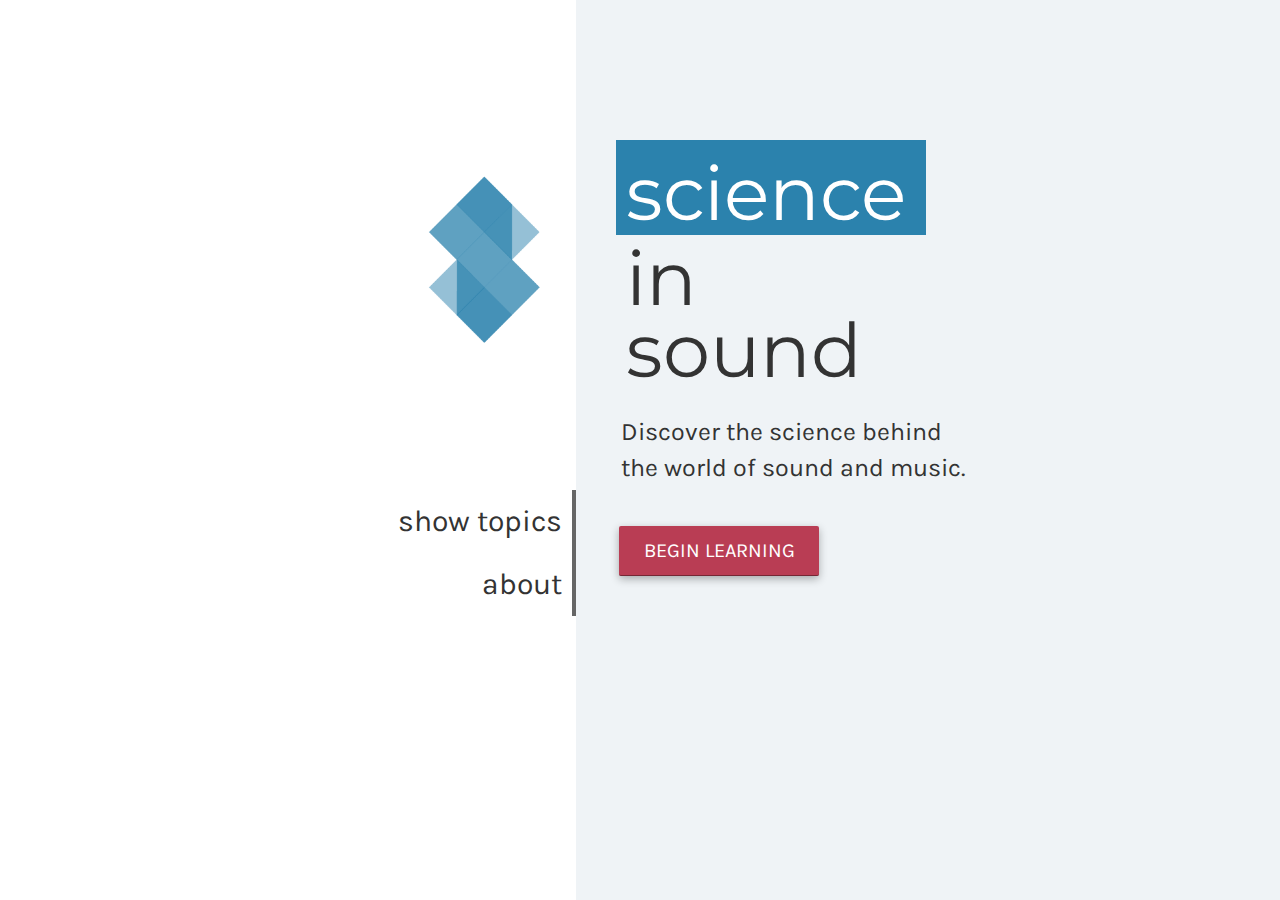
==== index.html @ bd4ffe41 "added files into repo" ====
<!doctype html>
<!--[if lt IE 7]>      <html class="no-js lt-ie9 lt-ie8 lt-ie7" lang=""> <![endif]-->
<!--[if IE 7]>         <html class="no-js lt-ie9 lt-ie8" lang=""> <![endif]-->
<!--[if IE 8]>         <html class="no-js lt-ie9" lang=""> <![endif]-->
<!--[if gt IE 8]><!--> <html class="no-js" lang=""> <!--<![endif]-->
    <head>
        <!--Page properties-->
        <meta charset="utf-8">
        <meta http-equiv="X-UA-Compatible" content="IE=edge,chrome=1">
        <title>science in sound | home </title>
        <meta name="Homepage for Colin Scruggs' thesis project" content=":)">
        <meta name="viewport" content="width=device-width, initial-scale=1">
        <link rel="apple-touch-icon" href="apple-touch-icon.png">
        
        <!--CSS styling-->
        <link rel="stylesheet" href="css/bootstrap.min.css">
        <link rel="stylesheet" href="css/main.css">
        <link rel="stylesheet" href="css/animate.css">
        
        <!--Fonts and misc. scripts-->
        <link href='https://fonts.googleapis.com/css?family=Montserrat' rel='stylesheet' type='text/css'>
        <link href='https://fonts.googleapis.com/css?family=Karla:400,700,400italic' rel='stylesheet' type='text/css'>
        <link href='https://fonts.googleapis.com/css?family=Open+Sans' rel='stylesheet' type='text/css'>
        <link href='https://fonts.googleapis.com/css?family=Muli' rel='stylesheet' type='text/css'>
        <script src="js/vendor/modernizr-2.8.3-respond-1.4.2.min.js"></script>
    </head>
    <body>

        <section class="window">
            <div class="halfWindow lw" id="left">
                <div id="leftContent">
                    <a href="index.html"><img src="img/logo.png" /></a>
                    <ul id="menu">
                        <li>
                            <a id="change" onclick="openMenu()">show topics</a>
                            <ul id="topics">
                                <a onclick="loadPage(1)"><li>what is sound? <b>1.0</b></li></a>
                                <a onclick="loadPage(2)"><li>noise and music:<br>what's the difference?<b>2.0</b></li></a>
                                <a onclick="loadPage(3)"><li>how is music recorded? <b>3.0</b></li></a>
                                <a onclick="loadPage(4)"><li>how is audio reproduced? <b>4.0</b></li></a>
                                <a onclick="loadPage(5)"><li>how does hearing work? <b>5.0</b></li></a>
                        </ul></li>
                        <li><a onclick="loadPage(0)">about</a></li>
                    </ul>
                </div>
            </div>
            
            <div class="halfWindow rw" id="right">
                <div id="content">
                    <div id="rightContent">
                    <div class="intro">
                        <ul class="title">
                            <li>science</li>
                            <li>in</li>
                            <li>sound</li>
                        </ul>
                        <p id="desc">Discover the science behind <br>the world of sound and music.
                        <div class="button" onclick="loadPage(1)"><span>BEGIN LEARNING</span></div>
                        </div>
                    </div>
                </div>
            </div>
            
        </section>
        
        
<!---------JS SCRIPTS--------->
        
    <script src="//ajax.googleapis.com/ajax/libs/jquery/1.11.2/jquery.min.js"></script>
        <script>window.jQuery || document.write('<script src="js/vendor/jquery-1.11.2.min.js"><\/script>')</script>

        
        <script src="js/vendor/bootstrap.min.js"></script>
        <script src="js/jquery.windows.js"></script>
        <script src="js/plugins.js"></script>
        <script src="js/main.js"></script>
    </body>
</html>
---- css/main.css ----
html, body {
    margin:0;
    padding:0;
    animation: fadeIn 1.5s;
    animation-fill-mode: fowards;
}

b { color:#2b82ad; }

a {
    text-decoration: none;
    color:#333;
    transition: all 0.4s;
}

a:visited {
    text-decoration: none;
    color:#333;
}

a:hover {
    text-decoration:none;
    color: #2b82ad;
    transition: 0.4s;
    cursor: pointer;
}

a:active { text-decoration: none; }

.intro {
    position:absolute;
    top:50%;
    margin-top:-300px;
    align-content: center;
    
}

.window {
    width:100%;
    height:100%;
    position:absolute;
        box-shadow: 5px 0 5px -5px #333;
}

.halfWindow { height:100%; }

#content {
    position: absolute;
    top:0;
    left:inherit;
    right:0;
    bottom:0;
    overflow-y: scroll;
    width: inherit;
    z-index: 1;
}

#left {
    background-color:white;
    float:left; 
    z-index: 2;
}

.lw {
    width: 45%;
    transition-timing-function: cubic-bezier(.65,0,.42,1);
    transition: 1s;
}

.lw-nav {
    position: relative;
    width: 15%;
    transition-timing-function: cubic-bezier(.65,0,.42,1);
    transition: 1s;
    box-shadow: 6px 0 25px -10px #333;
    left: 5px;
}

#right {
    background-color:#eff3f6;
    float: right;
    z-index: 0;
}

.rw {
    width: 55%;
    transition-timing-function: cubic-bezier(.65,0,.42,1);
    transition: 1s;
}

.rw-nav {
    width: 85%;
    transition-timing-function: cubic-bezier(.65,0,.42,1);
    transition: 1s;
}

.title {
    font-family:'Montserrat', sans-serif;
    font-size:75px;
    list-style-type:none;
    width:400px;
}

.title li{
    margin-top: -10px;  
    padding-left:10px;
}

.title li:nth-child(2) {
    margin-bottom: -35px;
}

.title li:nth-child(1) {
    color: white;
    background-color:#2b82ad;
    width:310px;
    height: 95px;
}

#desc {
    font-family:'Karla', sans-serif;
    font-size: 25px;
    margin-left: 45px; 
}

#leftContent {
    position: relative;
    float: right;
    top:320px;
}

img {
    position: relative;
    top: -145px;
    left: 350px;
    height: 170px;
}

#menu {
    position: relative;
    width:500px;
    height: 150px;
    font-family:'Karla', sans-serif;
    font-size:30px;
    text-align: right;
    list-style-type:none;
}

#menu li  {
    padding: 10px;
    border-right: 4px #666 solid;
    transition: 0.4s;
}

ul li ul {
    display: none;
}  

#topics {
    position: relative;
    padding: px;
    margin-top: 10px;
    font-size: 20px;
    list-style-type: none;
    width: 356px;
    float: right;
    background: #eff3f6;
    left: 10px;
}

#topics li {
    border-right: 1px #eff3f6 solid;
}

.button {
    position: absolute;
    left: 43px;
    right: 0;
    margin-top: 30px;
    width: 200px;
    height: 50px;
    line-height: 50px;
    text-align: center;
    color: #fff;
    background: #B93D54;
    border-radius: 2px;
    box-shadow: 0px 3px 8px rgba(0, 0, 0, 0.3);
    border-bottom: 1px solid #752735;
    cursor: pointer;
    overflow: hidden;
    transition: all 0.2s cubic-bezier(0.645, 0.045, 0.355, 1);
}
.button:after {
    content: '';
    position: absolute;
    left: 0;
    right: 0;
    top: 50%;
    margin: 0 auto;
    height: 20px;
    width: 20px;
    border-radius: 50%;
    opacity: 0;
    transform: translateY(-50%);
    background-color: #822b3b;
    transition: all 0.1s cubic-bezier(0.645, 0.045, 0.355, 1);
}
.button:active {
    box-shadow: none;
}
.button:active:after {
    opacity: 1;
    transform-origin: 50% 50%;
    transform: scale(12) translateZ(0);
}
.button span {
    font-family: Karla;
    font-size: 20px;
    position: relative;
    z-index: 2;
    text-transform: uppercase;
}


/*POINTLESS ANIMATION STUFF*/

#topics li:nth-child(1) {
    opacity: 0;
    animation: fadeIn 1.2s;
    animation-delay: 0.3s;
    animation-fill-mode: fowards;
    -webkit-animation-fill-mode: forwards;
}

#topics li:nth-child(2) {
    opacity: 0;
    animation: fadeIn 1.2s;
    -webkit-animation:fadeIn 1.2s;
    animation-delay: 0.5s;
    -webkit-animation-delay: 0.5s;
    animation-fill-mode: fowards;
    -webkit-animation-fill-mode: forwards;
} 

#topics li:nth-child(3) {
    opacity: 0;
    animation: fadeIn 1.2s;
    -webkit-animation:fadeIn 1.2s;
    animation-delay: 0.6s;
    -webkit-animation-delay: 0.6s;
    animation-fill-mode: fowards;
    -webkit-animation-fill-mode: forwards;
} 

#topics li:nth-child(4) {
    opacity: 0;
    animation: fadeIn 1.2s;
    -webkit-animation:fadeIn 1.2s;
    animation-delay: 0.7s;
    -webkit-animation-delay: 0.7s;
    animation-fill-mode: fowards;
    -webkit-animation-fill-mode: forwards;
} 

#topics li:nth-child(5) {
    opacity: 0;
    animation: fadeIn 1.2s;
    -webkit-animation:fadeIn 1.2s;
    animation-delay: 0.8s;
    -webkit-animation-delay: 0.8s;
    animation-fill-mode: fowards;
    -webkit-animation-fill-mode: forwards;
}
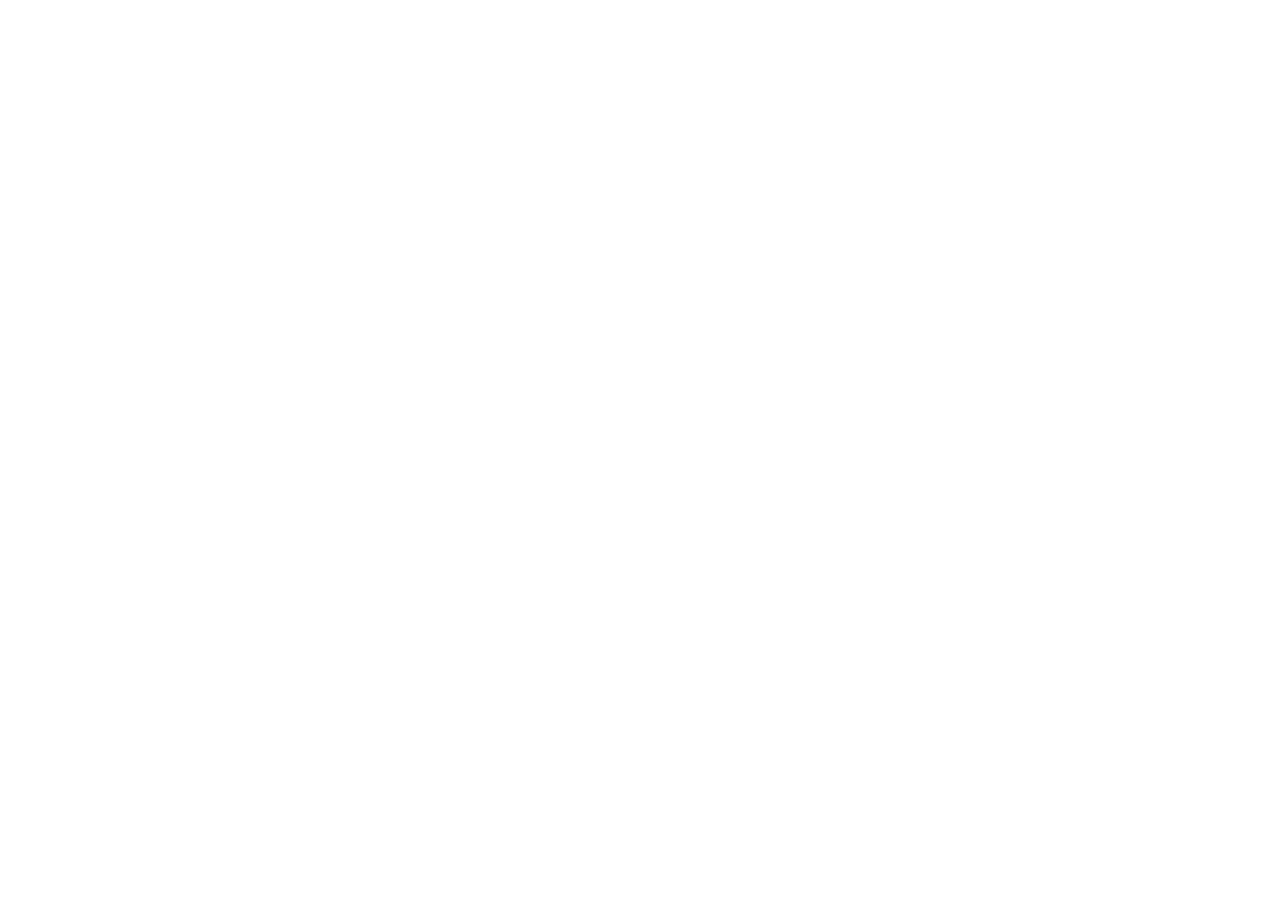
==== commit f51b1a0d: "Added files via upload" ====
--- a/index.html
+++ b/index.html
@@ -10,35 +10,33 @@
         <title>science in sound | home </title>
         <meta name="Homepage for Colin Scruggs' thesis project" content=":)">
         <meta name="viewport" content="width=device-width, initial-scale=1">
-        <link rel="apple-touch-icon" href="apple-touch-icon.png">
         
         <!--CSS styling-->
         <link rel="stylesheet" href="css/bootstrap.min.css">
         <link rel="stylesheet" href="css/main.css">
         <link rel="stylesheet" href="css/animate.css">
+        <link rel="stylesheet" href="css/contentStyle.css">
         
         <!--Fonts and misc. scripts-->
         <link href='https://fonts.googleapis.com/css?family=Montserrat' rel='stylesheet' type='text/css'>
-        <link href='https://fonts.googleapis.com/css?family=Karla:400,700,400italic' rel='stylesheet' type='text/css'>
-        <link href='https://fonts.googleapis.com/css?family=Open+Sans' rel='stylesheet' type='text/css'>
-        <link href='https://fonts.googleapis.com/css?family=Muli' rel='stylesheet' type='text/css'>
+        <link href='https://fonts.googleapis.com/css?family=Karla:400' rel='stylesheet' type='text/css'>
         <script src="js/vendor/modernizr-2.8.3-respond-1.4.2.min.js"></script>
+        
     </head>
     <body>
 
-        <section class="window">
+        <section><!--class="window"--> 
             <div class="halfWindow lw" id="left">
                 <div id="leftContent">
-                    <a href="index.html"><img src="img/logo.png" /></a>
+                    <a href="index.html"><img src="img/logo.png" style="cursor: pointer" id="logo" /></a>
                     <ul id="menu">
                         <li>
                             <a id="change" onclick="openMenu()">show topics</a>
                             <ul id="topics">
-                                <a onclick="loadPage(1)"><li>what is sound? <b>1.0</b></li></a>
-                                <a onclick="loadPage(2)"><li>noise and music:<br>what's the difference?<b>2.0</b></li></a>
-                                <a onclick="loadPage(3)"><li>how is music recorded? <b>3.0</b></li></a>
-                                <a onclick="loadPage(4)"><li>how is audio reproduced? <b>4.0</b></li></a>
-                                <a onclick="loadPage(5)"><li>how does hearing work? <b>5.0</b></li></a>
+                                <a onclick="loadPage(1)"><li>what is sound? </li></a>
+                                <a onclick="loadPage(2)"><li>understanding the frequency spectrum</li></a>
+                                <a onclick="loadPage(3)"><li>noise and music:<br>what's the difference?</li></a>
+                                <a onclick="loadPage(4)"><li>speakers and microphones</li></a>
                         </ul></li>
                         <li><a onclick="loadPage(0)">about</a></li>
                     </ul>
@@ -55,7 +53,7 @@
                             <li>sound</li>
                         </ul>
                         <p id="desc">Discover the science behind <br>the world of sound and music.
-                        <div class="button" onclick="loadPage(1)"><span>BEGIN LEARNING</span></div>
+                        <div class="button red" onclick="loadPage(6)" style ="left: 43px"><span>BEGIN LEARNING</span></div>
                         </div>
                     </div>
                 </div>
@@ -67,12 +65,8 @@
 <!---------JS SCRIPTS--------->
         
     <script src="//ajax.googleapis.com/ajax/libs/jquery/1.11.2/jquery.min.js"></script>
-        <script>window.jQuery || document.write('<script src="js/vendor/jquery-1.11.2.min.js"><\/script>')</script>
-
-        
-        <script src="js/vendor/bootstrap.min.js"></script>
-        <script src="js/jquery.windows.js"></script>
-        <script src="js/plugins.js"></script>
-        <script src="js/main.js"></script>
+    <script type="text/javascript" src="js/vendor/bootstrap.min.js"></script>
+      <script type="text/javascript" src="js/main.js"></script>
+      <script type="text/javascript" src="js/plugins.js"></script>
     </body>
 </html>
--- a/css/main.css
+++ b/css/main.css
@@ -1,273 +1,364 @@
-html, body {
-    margin:0;
-    padding:0;
-    animation: fadeIn 1.5s;
-    animation-fill-mode: fowards;
-}
-
-b { color:#2b82ad; }
-
-a {
-    text-decoration: none;
-    color:#333;
-    transition: all 0.4s;
-}
-
-a:visited {
-    text-decoration: none;
-    color:#333;
-}
-
-a:hover {
-    text-decoration:none;
-    color: #2b82ad;
-    transition: 0.4s;
-    cursor: pointer;
-}
-
-a:active { text-decoration: none; }
-
-.intro {
-    position:absolute;
-    top:50%;
-    margin-top:-300px;
-    align-content: center;
-    
-}
-
-.window {
-    width:100%;
-    height:100%;
-    position:absolute;
-        box-shadow: 5px 0 5px -5px #333;
-}
-
-.halfWindow { height:100%; }
-
-#content {
-    position: absolute;
-    top:0;
-    left:inherit;
-    right:0;
-    bottom:0;
-    overflow-y: scroll;
-    width: inherit;
-    z-index: 1;
-}
-
-#left {
-    background-color:white;
-    float:left; 
-    z-index: 2;
-}
-
-.lw {
-    width: 45%;
-    transition-timing-function: cubic-bezier(.65,0,.42,1);
-    transition: 1s;
-}
-
-.lw-nav {
-    position: relative;
-    width: 15%;
-    transition-timing-function: cubic-bezier(.65,0,.42,1);
-    transition: 1s;
-    box-shadow: 6px 0 25px -10px #333;
-    left: 5px;
-}
-
-#right {
-    background-color:#eff3f6;
-    float: right;
-    z-index: 0;
-}
-
-.rw {
-    width: 55%;
-    transition-timing-function: cubic-bezier(.65,0,.42,1);
-    transition: 1s;
-}
-
-.rw-nav {
-    width: 85%;
-    transition-timing-function: cubic-bezier(.65,0,.42,1);
-    transition: 1s;
-}
-
-.title {
-    font-family:'Montserrat', sans-serif;
-    font-size:75px;
-    list-style-type:none;
-    width:400px;
-}
-
-.title li{
-    margin-top: -10px;  
-    padding-left:10px;
-}
-
-.title li:nth-child(2) {
-    margin-bottom: -35px;
-}
-
-.title li:nth-child(1) {
-    color: white;
-    background-color:#2b82ad;
-    width:310px;
-    height: 95px;
-}
-
-#desc {
-    font-family:'Karla', sans-serif;
-    font-size: 25px;
-    margin-left: 45px; 
-}
-
-#leftContent {
-    position: relative;
-    float: right;
-    top:320px;
-}
-
-img {
-    position: relative;
-    top: -145px;
-    left: 350px;
-    height: 170px;
-}
-
-#menu {
-    position: relative;
-    width:500px;
-    height: 150px;
-    font-family:'Karla', sans-serif;
-    font-size:30px;
-    text-align: right;
-    list-style-type:none;
-}
-
-#menu li  {
-    padding: 10px;
-    border-right: 4px #666 solid;
-    transition: 0.4s;
-}
-
-ul li ul {
-    display: none;
-}  
-
-#topics {
-    position: relative;
-    padding: px;
-    margin-top: 10px;
-    font-size: 20px;
-    list-style-type: none;
-    width: 356px;
-    float: right;
-    background: #eff3f6;
-    left: 10px;
-}
-
-#topics li {
-    border-right: 1px #eff3f6 solid;
-}
-
-.button {
-    position: absolute;
-    left: 43px;
-    right: 0;
-    margin-top: 30px;
-    width: 200px;
-    height: 50px;
-    line-height: 50px;
-    text-align: center;
-    color: #fff;
-    background: #B93D54;
-    border-radius: 2px;
-    box-shadow: 0px 3px 8px rgba(0, 0, 0, 0.3);
-    border-bottom: 1px solid #752735;
-    cursor: pointer;
-    overflow: hidden;
-    transition: all 0.2s cubic-bezier(0.645, 0.045, 0.355, 1);
-}
-.button:after {
-    content: '';
-    position: absolute;
-    left: 0;
-    right: 0;
-    top: 50%;
-    margin: 0 auto;
-    height: 20px;
-    width: 20px;
-    border-radius: 50%;
-    opacity: 0;
-    transform: translateY(-50%);
-    background-color: #822b3b;
-    transition: all 0.1s cubic-bezier(0.645, 0.045, 0.355, 1);
-}
-.button:active {
-    box-shadow: none;
-}
-.button:active:after {
-    opacity: 1;
-    transform-origin: 50% 50%;
-    transform: scale(12) translateZ(0);
-}
-.button span {
-    font-family: Karla;
-    font-size: 20px;
-    position: relative;
-    z-index: 2;
-    text-transform: uppercase;
-}
-
-
-/*POINTLESS ANIMATION STUFF*/
-
-#topics li:nth-child(1) {
-    opacity: 0;
-    animation: fadeIn 1.2s;
-    animation-delay: 0.3s;
-    animation-fill-mode: fowards;
-    -webkit-animation-fill-mode: forwards;
-}
-
-#topics li:nth-child(2) {
-    opacity: 0;
-    animation: fadeIn 1.2s;
-    -webkit-animation:fadeIn 1.2s;
-    animation-delay: 0.5s;
-    -webkit-animation-delay: 0.5s;
-    animation-fill-mode: fowards;
-    -webkit-animation-fill-mode: forwards;
-} 
-
-#topics li:nth-child(3) {
-    opacity: 0;
-    animation: fadeIn 1.2s;
-    -webkit-animation:fadeIn 1.2s;
-    animation-delay: 0.6s;
-    -webkit-animation-delay: 0.6s;
-    animation-fill-mode: fowards;
-    -webkit-animation-fill-mode: forwards;
-} 
-
-#topics li:nth-child(4) {
-    opacity: 0;
-    animation: fadeIn 1.2s;
-    -webkit-animation:fadeIn 1.2s;
-    animation-delay: 0.7s;
-    -webkit-animation-delay: 0.7s;
-    animation-fill-mode: fowards;
-    -webkit-animation-fill-mode: forwards;
-} 
-
-#topics li:nth-child(5) {
-    opacity: 0;
-    animation: fadeIn 1.2s;
-    -webkit-animation:fadeIn 1.2s;
-    animation-delay: 0.8s;
-    -webkit-animation-delay: 0.8s;
-    animation-fill-mode: fowards;
-    -webkit-animation-fill-mode: forwards;
-} 
+html,
+body {
+    opacity: 0;
+    margin: 0;
+    padding: 0;
+    animation: fadeIn 1.5s;
+    -webkit-animation: fadeIn 1.5s;
+    -moz-animation: fadeIn 1.5s;
+    animation-fill-mode: forwards; /*IE*/
+    -webkit-animation-fill-mode: forwards; /* Chrome, Safari, Opera */
+    -moz-animation-fill-mode: forwards; /*Firefox*/
+}
+
+.icon {
+    position: relative;
+    height: 30px;   
+    top: -2px;
+    cursor: pointer;
+}
+
+.r {right: -10px;
+}
+
+.l {left: -10px;}
+
+b {
+    color: #2b82ad;
+}
+
+a {
+    text-decoration: none;
+    color: #333;
+    transition: all 0.4s;
+}
+
+a:visited {
+    text-decoration: none;
+    color: #333;
+}
+
+a:hover {
+    text-decoration: none;
+    color: #2b82ad;
+    transition: 0.4s;
+    cursor: pointer;
+}
+
+a:active {
+    text-decoration: none;
+}
+
+.window {
+    width: 100%;
+    height: 100%;
+    position: absolute;
+    box-shadow: 5px 0 5px -5px #333;
+    animation: fadeIn 5s;
+}
+
+.halfWindow {
+    height: 100%;
+}
+
+
+.abt_title {
+    position: relative;
+    padding-left: 25px;
+    font-family:'Montserrat',sans-serif;
+    top:19%;
+}
+
+.abt_title h1{
+    position: relative;
+    font-size: 75px;
+    color: white;
+    background-color:#2b82ad;
+    width:250px;
+    padding-left:12px;
+    top: -5px;
+}
+
+#abt_description {
+    position: relative;
+    height: 231px;
+    width: 99%;
+    top: 40%;
+    padding-top: 20px;
+    font-family:'Montserrat', sans-serif;
+    font-size:20px;
+    text-align:left;
+    list-style-type:none;
+    cursor: pointer;
+}
+
+#content {
+    position: absolute;
+    top: 0;
+    left: inherit;
+    right: 0;
+    bottom: 0;
+    width: inherit;
+    z-index: 1;
+}
+
+#right {
+    background-color: #eff3f6;
+    float: right;
+    z-index: 0;
+}
+
+#rightContent {
+    position: absolute;
+    align-content: center;
+    /*margin-top: 18%;*/
+    top: 18%;
+}
+
+.rw {
+    width: 55%;
+    transition-timing-function: cubic-bezier(.65, 0, .42, 1);
+    transition: 1s;
+}
+
+.rw-nav {
+    width: 84%;
+    transition-timing-function: cubic-bezier(.65, 0, .42, 1);
+    transition: 1s;
+}
+
+.rw-full {
+    width: 100%;
+    transition-timing-function: cubic-bezier(.65, 0, .42, 1);
+    transition: 1s;
+}
+
+.title {
+    font-family: 'Montserrat', sans-serif;
+    font-size: 75px;
+    list-style-type: none;
+    width: 400px;
+}
+
+.title li {
+    margin-top: -10px;
+    padding-left: 10px;
+}
+
+.title li:nth-child(2) {
+    margin-bottom: -35px;
+}
+
+.title li:nth-child(1) {
+    color: white;
+    background-color: #2b82ad;
+    width: 310px;
+    height: 95px;
+}
+
+#desc {
+    font-family: 'Karla', sans-serif;
+    font-size: 25px;
+    margin-left: 45px;
+}
+
+.hidden {
+    display: none;
+}
+
+#left {
+    background-color: white;
+    float: left;
+    z-index: 2;
+    top: 18%;
+}
+
+.lw {
+    position: fixed;
+    width: 45%;
+    transition-timing-function: cubic-bezier(.65, 0, .42, 1);
+    transition: 1s;
+    height: 100%;
+    align-content: center;
+}
+
+.lw-nav {
+    position: fixed;
+    width: 16%;
+    transition-timing-function: cubic-bezier(.65, 0, .42, 1);
+    transition: 1s;
+    box-shadow: 6px 15px 30px 0 rgba(0, 0, 0, 0.05);
+    height: 100%;
+}
+
+#leftContent {
+    position: relative;
+    float: right;
+    bottom: 10px;
+}
+
+#leftContent img {
+    height: 120px;
+    padding-right: 10px;
+    float: right;
+    position: relative;
+}
+
+#menu {
+    position: relative;
+    margin-top: 274px;
+    width: 100%;
+    font-family: 'Karla', sans-serif;
+    font-size: 30px;
+    text-align: right;
+    list-style-type: none;
+}
+
+#menu li {
+    padding: 10px;
+    border-right: 4px #666 solid;
+    transition: 0.4s;
+    width: inherit;
+}
+
+ul li ul {
+    display: none;
+    list-style: none;
+}
+
+#topics {
+    position: relative;
+    margin-top: 10px;
+    font-size: 20px;
+    width: 100%;
+    float: right;
+    background: #eff3f6;
+    left: 10px;
+}
+
+#topics li {
+    border-right: 1px #eff3f6 solid;
+}
+
+.button {
+    position: absolute;
+    color: #fafafa;
+    margin-top: 30px;
+    width: 200px;
+    height: 50px;
+    line-height: 50px;
+    text-align: center;
+    background: #2b82ad;
+    border-radius: 2px;
+    box-shadow: 0px 3px 8px rgba(0, 0, 0, 0.3);
+    border-bottom: 1px solid #752735;
+    cursor: pointer;
+    overflow: hidden;
+    transition: all 0.2s cubic-bezier(0.645, 0.045, 0.355, 1);
+}
+
+.button:after {
+    content: '';
+    position: absolute;
+    top: 50%;
+    margin: 0 auto;
+    height: 20px;
+    width: 20px;
+    border-radius: 50%;
+    opacity: 0;
+    transform: translateY(-50%);
+    transition: all 0.1s cubic-bezier(0.645, 0.045, 0.355, 1);
+}
+
+.button:active {
+    box-shadow: none;
+}
+
+.button span {
+    font-family: Karla;
+    font-size: 20px;
+    position: relative;
+    z-index: 2;
+    text-transform: uppercase;
+}
+
+.red {
+    color: #fff;
+    background: #B93D54;
+}
+
+.red:after {
+    background-color: #822b3b;
+}
+
+.forward {
+    position: relative;
+    float: right;
+}
+
+.backward {
+    position: relative;
+    float: left;
+}
+
+svg {
+    display: inline-block;
+    stroke-width: 4;
+    fill: none;
+    padding: 10px;
+}
+
+
+/*POINTLESS ANIMATION STUFF*/
+
+#topics li:nth-child(1) {
+    opacity: 0;
+    animation: fadeIn 1.2s;    
+    -webkit-animation: fadeIn 1.2s;
+    -moz-animation: fadeIn 1.2s;
+    animation-delay: 0.3s;
+    -webkit-animation-delay: 0.3s;
+    -moz-animation-delay: 0.3s;
+    animation-fill-mode: forwards; /*IE*/
+    -webkit-animation-fill-mode: forwards; /* Chrome, Safari, Opera */
+    -moz-animation-fill-mode: forwards; /*Firefox*/
+}
+
+#topics li:nth-child(2) {
+opacity: 0;
+    animation: fadeIn 1.2s;    
+    -webkit-animation: fadeIn 1.2s;
+    -moz-animation: fadeIn 1.2s;
+    animation-delay: 0.5s;
+    -webkit-animation-delay: 0.5s;
+    -moz-animation-delay: 0.5s;
+    animation-fill-mode: forwards; /*IE*/
+    -webkit-animation-fill-mode: forwards; /* Chrome, Safari, Opera */
+    -moz-animation-fill-mode: forwards; /*Firefox*/
+}
+
+#topics li:nth-child(3) {
+opacity: 0;
+    animation: fadeIn 1.2s;    
+    -webkit-animation: fadeIn 1.2s;
+    -moz-animation: fadeIn 1.2s;
+    animation-delay: 0.6s;
+    -webkit-animation-delay: 0.6s;
+    -moz-animation-delay: 0.6s;
+    animation-fill-mode: forwards; /*IE*/
+    -webkit-animation-fill-mode: forwards; /* Chrome, Safari, Opera */
+    -moz-animation-fill-mode: forwards; /*Firefox*/
+}
+
+#topics li:nth-child(4) {
+opacity: 0;
+    animation: fadeIn 1.2s;    
+    -webkit-animation: fadeIn 1.2s;
+    -moz-animation: fadeIn 1.2s;
+    animation-delay: 0.7s;
+    -webkit-animation-delay: 0.7s;
+    -moz-animation-delay: 0.7s;
+    animation-fill-mode: forwards; /*IE*/
+    -webkit-animation-fill-mode: forwards; /* Chrome, Safari, Opera */
+    -moz-animation-fill-mode: forwards; /*Firefox*/
+}--- a/css/contentStyle.css
+++ b/css/contentStyle.css
@@ -0,0 +1,358 @@
+body {
+    font-family: 'Karla', sans-serif;
+    font-weight: 400;
+    font-size: 18px;
+    color: #404040;
+}
+
+p {
+    line-height: 1.5;
+    margin: 30px 0;
+    font-size: 22px;
+}
+
+p a {
+    text-decoration: underline;
+}
+
+h1,
+h2,
+h3,
+h4,
+h5,
+h6 {
+    font-family: 'Montserrat', 'Helvetica Neue', Helvetica, Arial, sans-serif;
+    font-weight: 400;
+}
+
+a {
+    color: #404040;
+}
+
+a:hover,
+a:focus {
+    color: #0085a1;
+}
+
+a img:hover,
+a img:focus {
+    cursor: zoom-in;
+}
+
+.webimg {
+    width: 725px;
+}
+
+blockquote {
+    color: #808080;
+    font-style: italic;
+}
+
+hr.small {
+    max-width: 100px;
+    margin: 15px auto;
+    border-width: 4px;
+    border-color: white;
+    display: inline;
+    float: left;
+}
+
+#bodyContent {
+    opacity: 0;
+    animation: fadeInDown 1.5s;
+    -webkit-animation: fadeInDown 1.5s;
+    -moz-animation: fadeInDown 1.5s;
+    animation-timing-function: cubic-bezier(0, 1, .98, 1);
+    -webkit-animation-timing-function: cubic-bezier(0, 1, .98, 1);
+    -moz-animation-timing-function: cubic-bezier(0, 1, .98, 1);
+    animation-delay: 1s;
+    -webkit-animation-delay: 1s;
+    -moz-animation-delay: 1s;
+    animation-fill-mode: forwards; /*IE*/
+    -webkit-animation-fill-mode: forwards; /* Chrome, Safari, Opera */
+    -moz-animation-fill-mode: forwards; /*Firefox*/
+}
+
+.intro-header {
+    background-color: #808080;
+    background: no-repeat center center;
+    background-attachment: scroll;
+    -webkit-background-size: cover;
+    -moz-background-size: cover;
+    background-size: cover;
+    -o-background-size: cover;
+    margin-bottom: 50px;
+    opacity: 0;
+    animation: fadeInDownLong 0.8s;
+    -webkit-animation: fadeInDownLong 0.8s;    
+    -moz-animation: fadeInDownLong 0.8s;
+    animation-fill-mode: forwards; /*IE*/
+    -webkit-animation-fill-mode: forwards; /* Chrome, Safari, Opera */
+    -moz-animation-fill-mode: forwards; /*Firefox*/
+    /*transition-timing-function: cubic-bezier(0, 1, 0.5, 1);*/
+}
+
+.site-heading {
+    position: relative;
+    text-align: left;
+    height: 450px;
+}
+
+.intro-header .site-heading,
+.intro-header .post-heading,
+.intro-header .page-heading {
+    padding: 100px 0 50px;
+    color: white;
+}
+
+@media only screen and (min-width: 768px) {
+    .intro-header .site-heading,
+    .intro-header .post-heading,
+    .intro-header .page-heading {
+        padding: 150px 0;
+    }
+}
+
+.intro-header .site-heading,
+.intro-header .page-heading {
+    text-align: left;
+}
+
+.intro-header .site-heading h1,
+.intro-header .page-heading h1 {
+    margin-top: 0;
+    font-size: 50px;
+}
+
+.intro-header .site-heading .subheading,
+.intro-header .page-heading .subheading {
+    font-size: 24px;
+    line-height: 1.1;
+    display: block;
+    font-family: 'Open Sans', 'Helvetica Neue', Helvetica, Arial, sans-serif;
+    font-weight: 300;
+    margin: 10px 0 0;
+}
+
+@media only screen and (min-width: 768px) {
+    .intro-header .site-heading h1,
+    .intro-header .page-heading h1 {
+        font-size: 80px;
+    }
+}
+
+.intro-header .post-heading h1 {
+    font-size: 35px;
+}
+
+.intro-header .post-heading .subheading,
+.intro-header .post-heading .meta {
+    line-height: 1.1;
+    display: block;
+}
+
+.intro-header .post-heading .subheading {
+    font-family: 'Open Sans', 'Helvetica Neue', Helvetica, Arial, sans-serif;
+    font-size: 24px;
+    margin: 10px 0 30px;
+    font-weight: 600;
+}
+
+.intro-header .post-heading .meta a {
+    color: white;
+}
+
+@media only screen and (min-width: 768px) {
+    .intro-header .post-heading h1 {
+        font-size: 55px;
+    }
+    .intro-header .post-heading .subheading {
+        font-size: 30px;
+    }
+}
+
+@media only screen and (min-width: 768px) {
+    .post-preview > a > .post-title {
+        font-size: 36px;
+    }
+}
+
+.section-heading {
+    font-size: 36px;
+    margin-top: 60px;
+    font-weight: 700;
+}
+
+.caption {
+    text-align: center;
+    font-size: 14px;
+    padding: 10px;
+    font-style: italic;
+    margin: 0;
+    display: block;
+    border-bottom-right-radius: 5px;
+    border-bottom-left-radius: 5px;
+}
+
+footer {
+    padding: 50px 0 65px;
+}
+
+footer .list-inline {
+    margin: 0;
+    padding: 0;
+}
+
+footer .copyright {
+    font-size: 14px;
+    text-align: center;
+    margin-bottom: 0;
+}
+
+audio {
+    width: 90%;
+    max-width: 725px;
+}
+
+video {
+    display: table;
+    margin: 0 auto;
+    max-width: 725px;
+    width: 95%;
+}
+
+#freq_bands {
+     list-style-type: none; 
+    font-size: 22px;
+}
+
+.chart {
+    border: 1px solid #eee;
+    border-radius: 2px;
+    display: table;
+    margin: 0 auto;
+    width: 100%;
+}
+
+
+.chart tr:nth-child(even) {background-color: #f2f2f2}
+
+.chart td {
+     padding: 10px;   
+    border: 1px solid #ccc;
+}
+
+#harmonics { 
+    width: 100%;
+    max-width: 600px; }
+
+#dB { max-width: 500px; 
+width: 100%;}
+
+#head {
+    background: #2b82ad; 
+    color: #fafafa; 
+    border: 1px solid #333333;
+}
+
+#sources {
+     background: #f2f2f2;
+    padding: 5px;
+}
+
+
+#sources p {
+    font-style: italic;
+    font-size: 18px;
+    color: #0085a1;
+    margin: 0;
+    text-align: center;
+}
+
+.btn {
+    font-family: 'Open Sans', 'Helvetica Neue', Helvetica, Arial, sans-serif;
+    text-transform: uppercase;
+    font-size: 14px;
+    font-weight: 800;
+    letter-spacing: 1px;
+    border-radius: 0;
+    padding: 15px 25px;
+}
+
+.btn-lg {
+    font-size: 16px;
+    padding: 25px 35px;
+}
+
+.btn-default:hover,
+.btn-default:focus {
+    background-color: #0085a1;
+    border: 1px solid #0085a1;
+    color: white;
+}
+
+.pager {
+    margin: 20px 0 0;
+}
+
+.pager li > a,
+.pager li > span {
+    font-family: 'Open Sans', 'Helvetica Neue', Helvetica, Arial, sans-serif;
+    text-transform: uppercase;
+    font-size: 14px;
+    font-weight: 800;
+    letter-spacing: 1px;
+    padding: 15px 25px;
+    background-color: white;
+    border-radius: 0;
+}
+
+.pager li > a:hover,
+.pager li > a:focus {
+    color: white;
+    background-color: #0085a1;
+    border: 1px solid #0085a1;
+}
+
+.pager .disabled > a,
+.pager .disabled > a:hover,
+.pager .disabled > a:focus,
+.pager .disabled > span {
+    color: #808080;
+    background-color: #404040;
+    cursor: not-allowed;
+}
+
+::-moz-selection {
+    color: white;
+    text-shadow: none;
+    background: #0085a1;
+}
+
+::selection {
+    color: white;
+    text-shadow: none;
+    background: #0085a1;
+}
+
+img::selection {
+    color: white;
+    background: transparent;
+}
+
+img::-moz-selection {
+    color: white;
+    background: transparent;
+}
+
+canvas {
+    display: block;
+    margin: 0 auto;
+}
+
+.center {
+    display: table;
+    margin: 0 auto;
+    width: auto;
+    max-width: 725px;
+}